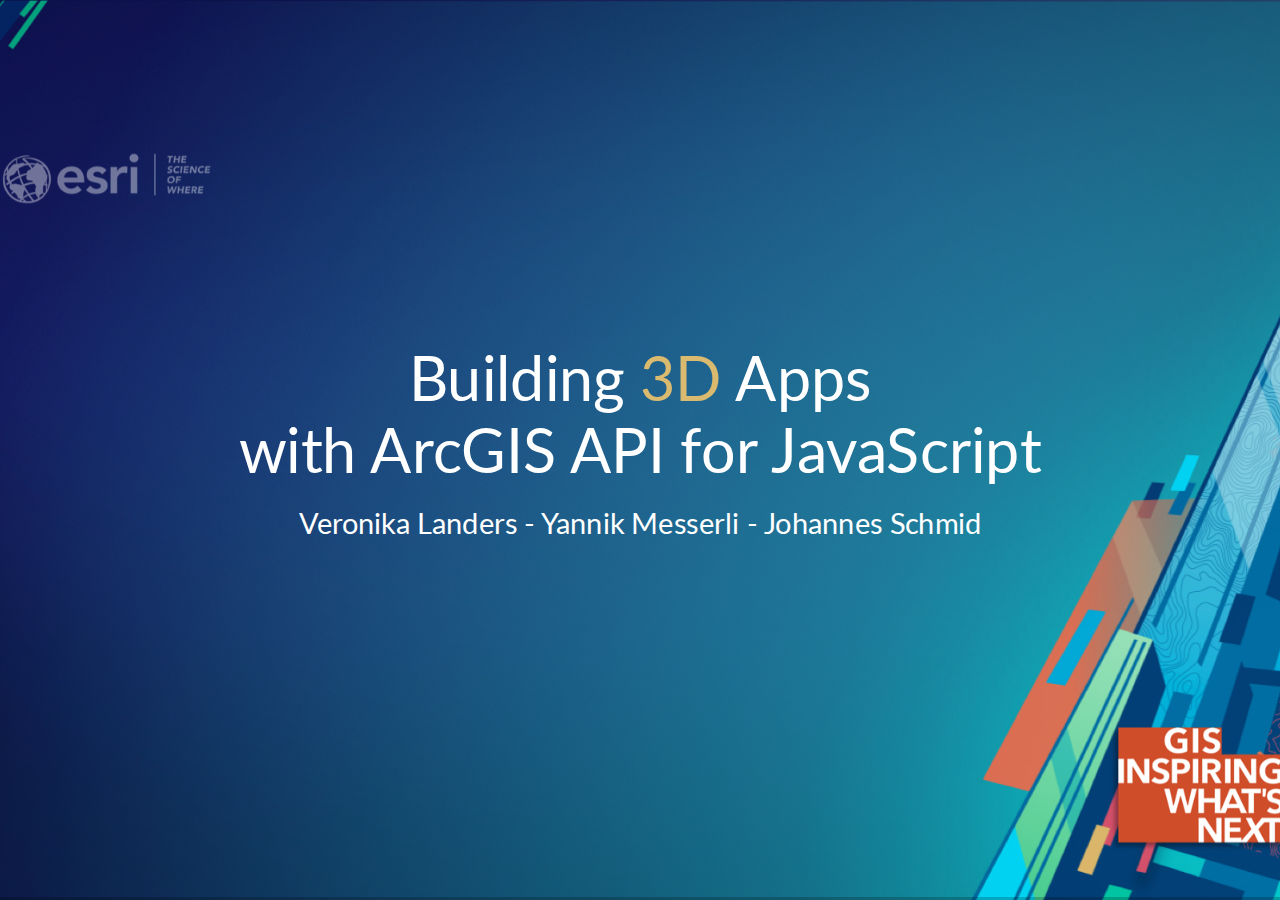
==== building-3d-apps-with-arcgis-js-api/index.html @ 167bf71f "Initial commit" ====
<!doctype html>
<html lang="en">
    <head>
        <meta charset="utf-8">

        <title>Building 3D Apps with ArcGIS API for JavaScript</title>

        <link rel="stylesheet" href="../reveal.js/css/reveal.css">
        <link rel="stylesheet" href="../themes/esri-dev-summit-2018.css" id="theme">

        <!-- Code syntax highlighting -->
        <link rel="stylesheet" href="../reveal.js/lib/css/zenburn.css">

        <!-- Printing and PDF exports -->
        <script>
          var link = document.createElement( 'link' );
          link.rel = 'stylesheet';
          link.type = 'text/css';
          link.href = window.location.search.match( /print-pdf/gi ) ? '../reveal.js/css/print/pdf.css' : '../reveal.js/css/print/paper.css';
          document.getElementsByTagName( 'head' )[0].appendChild( link );
        </script>

        <!--[if lt IE 9]>
        <script src="lib/js/html5shiv.js"></script>
        <![endif]-->
    </head>
    <body>
        <div class="reveal">
            <div class="slides">
                <section data-markdown="./presentation.md"></section>
            </div>
        </div>
        <script src="../reveal.js/lib/js/head.min.js"></script>
        <script src="../reveal.js/js/reveal.js"></script>
        <script>
          // Full list of configuration options available at:
          // https://github.com/hakimel/reveal.js#configuration
          window.Reveal.initialize({
            //controls: true,
            progress: true,
            history: true,
            center: true,
            controls: false,
            width: 1366,
            height: 768,
            pdfMaxPagesPerSlide: 1,
            transition: 'fade', // none/fade/slide/convex/concave/zoom
            // Optional reveal.js plugins
            dependencies: [
              { src: '../reveal.js/lib/js/classList.js', condition: function() { return !document.body.classList; } },
              { src: '../reveal.js/plugin/markdown/marked.js', condition: function() { return !!document.querySelector( '[data-markdown]' ); } },
              { src: '../reveal.js/plugin/markdown/markdown.js', condition: function() { return !!document.querySelector( '[data-markdown]' ); } },
              { src: '../reveal.js/plugin/highlight/highlight.js', async: true, callback: function() { window.hljs.initHighlightingOnLoad(); } },
              { src: '../reveal.js/plugin/zoom-js/zoom.js', async: true },
              { src: '../reveal.js/plugin/notes/notes.js', async: true }
            ]
          });
          window.Reveal.addEventListener('ready', function(event) {
            var playButtons = document.querySelectorAll('[data-play-frame]');
            for (var i = 0; i < playButtons.length; i++) {
              playButtons[i].addEventListener('click', (function(playButton) {

                var frameName = playButton.getAttribute('data-play-frame');
                var frameArguments = playButton.getAttribute('data-play-attributes');
                return function() {
                  window.frames[frameName].contentWindow.postMessage({ play: true, arguments: frameArguments }, '*');
                };
              })(playButtons[i]));
            }
          });
        </script>
    </body>
</html>
---- themes/esri-dev-summit-2018.css ----
/**
 * A simple theme for reveal.js presentations, similar
 * to the default theme. The accent color is darkblue.
 *
 * This theme is Copyright (C) 2012 Owen Versteeg, https://github.com/StereotypicalApps. It is MIT licensed.
 * reveal.js is Copyright (C) 2011-2012 Hakim El Hattab, http://hakim.se
 */
@import url(https://fonts.googleapis.com/css?family=Lato:400,700,400italic,700italic);
/*********************************************
 * GLOBAL STYLES
 *********************************************/
body {
  /* http://colorzilla.com/gradient-editor/#0A1146+15,0A1146+15,4DADB7+100 */
  background: #0A1146;
  /* Old browsers */
  background: -moz-linear-gradient(-45deg, #0A1146 15%, #0A1146 15%, #4DADB7 100%);
  /* FF3.6-15 */
  background: -webkit-linear-gradient(-45deg, #0A1146 15%, #0A1146 15%, #4DADB7 100%);
  /* Chrome10-25,Safari5.1-6 */
  background: linear-gradient(135deg, #0A1146 15%, #0A1146 15%, #4DADB7 100%);
  /* W3C, IE10+, FF16+, Chrome26+, Opera12+, Safari7+ */
  background-color: #fff; }

.reveal {
  font-family: "Lato", sans-serif;
  font-size: 40px;
  font-weight: normal;
  color: #fff; }

::selection {
  color: #fff;
  background: rgba(0, 0, 0, 0.5);
  text-shadow: none; }

::-moz-selection {
  color: #fff;
  background: rgba(0, 0, 0, 0.5);
  text-shadow: none; }

.reveal .slides > section,
.reveal .slides > section > section {
  line-height: 1.3;
  font-weight: inherit; }

/*********************************************
 * HEADERS
 *********************************************/
.reveal h1,
.reveal h2,
.reveal h3,
.reveal h4,
.reveal h5,
.reveal h6 {
  margin: 0 0 20px 0;
  color: #fff;
  font-family: "Lato", sans-serif;
  font-weight: normal;
  line-height: 1.2;
  letter-spacing: normal;
  text-transform: none;
  text-shadow: none;
  word-wrap: break-word; }

.reveal h1 {
  font-size: 3.77em; }

.reveal h2 {
  font-size: 2.11em; }

.reveal h3 {
  font-size: 1.55em; }

.reveal h4 {
  font-size: 1em; }

.reveal h1 {
  text-shadow: none; }

/*********************************************
 * OTHER
 *********************************************/
.reveal p {
  margin: 20px 0;
  line-height: 1.3; }

/* Ensure certain elements are never larger than the slide itself */
.reveal img,
.reveal video,
.reveal iframe {
  max-width: 95%;
  max-height: 95%; }

.reveal strong,
.reveal b {
  font-weight: bold; }

.reveal em {
  font-style: italic; }

.reveal ol,
.reveal dl,
.reveal ul {
  display: inline-block;
  text-align: left;
  margin: 0 0 0 1em; }

.reveal ol {
  list-style-type: decimal; }

.reveal ul {
  list-style-type: disc; }

.reveal ul ul {
  list-style-type: square; }

.reveal ul ul ul {
  list-style-type: circle; }

.reveal ul ul,
.reveal ul ol,
.reveal ol ol,
.reveal ol ul {
  display: block;
  margin-left: 40px; }

.reveal dt {
  font-weight: bold; }

.reveal dd {
  margin-left: 40px; }

.reveal blockquote {
  display: block;
  position: relative;
  width: 70%;
  margin: 20px auto;
  padding: 5px;
  font-style: italic;
  background: rgba(255, 255, 255, 0.05);
  box-shadow: 0px 0px 2px rgba(0, 0, 0, 0.2); }

.reveal blockquote p:first-child,
.reveal blockquote p:last-child {
  display: inline-block; }

.reveal q {
  font-style: italic; }

.reveal pre {
  display: block;
  position: relative;
  width: 90%;
  margin: 20px auto;
  text-align: left;
  font-size: 0.55em;
  font-family: monospace;
  line-height: 1.2em;
  word-wrap: break-word;
  box-shadow: 0px 0px 6px rgba(0, 0, 0, 0.3); }

.reveal code {
  font-family: monospace;
  text-transform: none; }

.reveal pre code {
  display: block;
  padding: 5px;
  overflow: auto;
  max-height: 400px;
  word-wrap: normal; }

.reveal table {
  margin: auto;
  border-collapse: collapse;
  border-spacing: 0; }

.reveal table th {
  font-weight: bold; }

.reveal table th,
.reveal table td {
  text-align: left;
  padding: 0.2em 0.5em 0.2em 0.5em;
  border-bottom: 1px solid; }

.reveal table th[align="center"],
.reveal table td[align="center"] {
  text-align: center; }

.reveal table th[align="right"],
.reveal table td[align="right"] {
  text-align: right; }

.reveal table tbody tr:last-child th,
.reveal table tbody tr:last-child td {
  border-bottom: none; }

.reveal sup {
  vertical-align: super; }

.reveal sub {
  vertical-align: sub; }

.reveal small {
  display: inline-block;
  font-size: 0.6em;
  line-height: 1.2em;
  vertical-align: top; }

.reveal small * {
  vertical-align: top; }

/*********************************************
 * LINKS
 *********************************************/
.reveal a {
  color: #c0e8ff;
  text-decoration: none;
  -webkit-transition: color .15s ease;
  -moz-transition: color .15s ease;
  transition: color .15s ease; }

.reveal a:hover {
  color: white;
  text-shadow: none;
  border: none; }

.reveal .roll span:after {
  color: #fff;
  background: #74ccff; }

/*********************************************
 * IMAGES
 *********************************************/
.reveal section img {
  margin: 15px 0px;
  background: rgba(255, 255, 255, 0.12);
  border: 4px solid #fff;
  box-shadow: 0 0 10px rgba(0, 0, 0, 0.15); }

.reveal section img.plain {
  border: 0;
  background: 0;
  box-shadow: none; }

.reveal a img {
  -webkit-transition: all .15s linear;
  -moz-transition: all .15s linear;
  transition: all .15s linear; }

.reveal a:hover img {
  background: rgba(255, 255, 255, 0.2);
  border-color: #c0e8ff;
  box-shadow: 0 0 20px rgba(0, 0, 0, 0.55); }

/*********************************************
 * NAVIGATION CONTROLS
 *********************************************/
.reveal .controls {
  color: #c0e8ff; }

/*********************************************
 * PROGRESS BAR
 *********************************************/
.reveal .progress {
  background: rgba(0, 0, 0, 0.2);
  color: #c0e8ff; }

.reveal .progress span {
  -webkit-transition: width 800ms cubic-bezier(0.26, 0.86, 0.44, 0.985);
  -moz-transition: width 800ms cubic-bezier(0.26, 0.86, 0.44, 0.985);
  transition: width 800ms cubic-bezier(0.26, 0.86, 0.44, 0.985); }


/*********************************************
 * SNIPPETS
 *********************************************/

.reveal .twos {
  display: flex;
  margin: 20px auto;
  align-items: flex-start;

  max-height: 650px;
}

.reveal .twos pre {
  margin: 0 0 0 auto;
  width: auto;
  box-sizing: border-box;
}

.reveal code {
  margin: 0px 6px 0px 6px;
  padding: 0px 6px 0px 6px;
  border: 1px dashed rgba(255, 255, 255, 0.3);
  font-size: 0.75em;
  line-height: 1;
}

.reveal pre {
  box-shadow: none;
}

.reveal pre code {
  padding: 24px;
  margin: 0;

  font-size: 1.0em;

  padding: 0px 24px 0px 24px;
  overflow: hidden;
  word-wrap: normal;

  max-height: 100%;

  border: 1px solid rgba(255, 255, 255, 0.1);

  background-size: 100px 100px, 100px 100px, 20px 20px, 20px 20px;
  background-position: -1px -1px, -1px -1px, -1px -1px, -1px -1px;

  background-image: -webkit-linear-gradient(rgba(255, 255, 255, 0.05) 1px, transparent 1px),
                    -webkit-linear-gradient(0, rgba(255, 255, 255, 0.05) 1px, transparent 1px),
                    -webkit-linear-gradient(rgba(255, 255, 255, 0.025) 1px, transparent 1px),
                    -webkit-linear-gradient(0, rgba(255, 255, 255, 0.025) 1px, transparent 1px);
}

.reveal .twos > * {
  flex-grow: 0;
  flex-shrink: 0;
  flex-basis: 50%;

  margin: 12px;
}

.reveal .twos .snippet-preview {
  display: flex;
  align-items: stretch;
  align-content: stretch;

  background: url(../images/iphone.png);
  background-size: auto 100%;
  background-repeat: no-repeat;

  width: 33%;

  margin-left: 50px;

  height: 500px;
}

.reveal .snippet-preview iframe {
  padding: 63px 0 63px 20px;
  max-width: 30%;
}

.reveal .snippet {
  position: relative;
  margin-right: 50px;
}

/*.reveal .twos .snippet {
  flex-grow: 1;
}
*/
.reveal .snippet .play-code {
  position: absolute;
  right: 12px;
  top: 12px;
  width: 24px;
  height: 24px;
  cursor: pointer;
}

.reveal .snippet .play-code:hover path {
  fill: #fff;
}

.reveal pre {
  display: table;
  width: auto;
}

.reveal .twos .snippet {
  display: flex;
}

.reveal .twos .snippet pre {
  display: flex;
}

/*********************************************
 * MISC
 *********************************************/

.reveal sup {
    display: inline-block;
    font-size: 0.4em;
    line-height: 1.2em;
    vertical-align: top;
}

 .reveal .several {
  display: flex;
  justify-content:center;
 }

 .reveal .several > * {
  flex-basis: 50%;

  padding: 20px;
 }

 .reveal .several li {
  padding: 5px;
 }

.reveal {
  font-size: 2.0em;
}

.reveal h4 {
  padding-bottom: 20px
}

div.two-columns {
  margin-top: 2em;
  display: flex;
  width: 100%;
  margin: auto;
  margin-top: 3%;
}

html.quality-profile div.two-columns {
  margin-top: 1%;
}

div.right-column {
  display: flex;
  flex-grow: 1;
  text-align: center;
}

div.right-column span {
  margin: auto;
}

div.left-column {
  width: 40%;
  margin-right: 20px;

  position: relative;
  background-color: rgba(0,0,0, 0.0);
}

.reveal iframe {
  overflow:hidden;
  background-color: rgba(0,0,0, 0.3);
  border: none;
  width: 100%;
  max-width: 100%;
  min-height: 500px;
}

.reveal div.code-snippet {
  position: relative;

  width: 100%;
  float: right;

  margin: 0px;
  padding: 0px;
}

.reveal div.code-snippet.small {
  font-size: 0.8em;
}

.reveal div.code-snippet:not(:first-child) {
  margin-top: 10px;
}

.reveal div.code-output {
  background-color: rgba(0,0,0, 0.4);
  position: relative;

  width: 100%;
  float: right;

  margin: 0px;
  padding: 0px;

  min-height: 1.4em;

  overflow: hidden;

  margin-top: 0px;
}

.reveal img.code-image {
  max-height: 116px;
  border: none;
  margin: 0;
  margin-top: 10px;
}

button.play {
  width: 32px;
  height: 32px;

  border: none;
  outline:none;

  position: absolute;
  top: 5px;
  right: 5px;

  cursor: pointer;

  background-color: rgba(0,0,0,0);
  background-image: url("../images/play_64_50.png");
  background-size: 32px;
  background-repeat: no-repeat;

  z-index: 10;
}

button.play:hover {
  background-image: url("../images/play_64.png");
}

.reveal pre {
  margin: 0;
  box-shadow: none;
  max-width: 100%;
  width: 100%;
  padding: 8px;
  box-sizing: border-box;
}

.reveal pre code {
  background-color: rgba(0,0,0,0);
  max-width: 100%;
  color: white;
  font-size: 0.8em;
  padding: 0px;
  line-height: 1.3em;
  max-height: 600px;
  border: 0;
}

.reveal pre {
  background-color: rgba(0,0,0, 0.6);
}

span.hljs-number {
  color: #61e5eb;
}

span.hljs-string {
  color: #e59f9f;
}

.reveal ul.root-ul li {
  padding-top: 6px;
}

.reveal .first-lvl-li {
  padding-top: 15px;
}

.reveal ul code {
  color: white;
  font-weight: 400;
  border: 2px solid rgba(200, 200, 200, 1);
  border-radius: 4px;
  padding-left: 6px;
  padding-right: 6px;

  background-color: rgba(200, 200, 200, 0.2);

  margin-left: 4px;
  margin-right: 4px;
  line-height: 60px;
}

.reveal table td {
  border: 0;
  font-size: 0.8em;
  padding: 0.1em 0.5em 0.1em 0.5em;
}

.reveal ul li {
  line-height: 1.7em;
}

.reveal table.symbology th {
  text-align: center;
}

.reveal table.symbology td {
  vertical-align: middle;
}

.reveal .image-title {
  position: absolute;
  width: 286px;
  text-align: center;
  font-size: 0.6em;
  margin: 30px 12px 0px 12px;
  padding: 0.2em 0.5em 0.2em 0.5em;
  border-radius: 0.1em;
  background-color: rgba(0, 0, 0, 0.5);
  box-sizing: border-box;
}

.reveal .twos {
  display: flex;
  margin: 20px auto;
  align-items: stretch;
}

.reveal .twos pre {
  margin: 0;
  width: auto;
  box-sizing: border-box;
}

.reveal .twos code {

}

.reveal .twos pre {
    margin: 0px 6px 0px 6px;
  padding: 0px 6px 0px 6px;
  border: 1px dashed rgba(255, 255, 255, 0.3);
}
.reveal .twos pre code {
  margin: 0;
}

.reveal pre {
  max-width: default;
  width: default;
  margin: 0 auto;
  margin-top: 1em;
  margin-bottom: 1em;
}

.reveal .twos > * {
  flex-grow: 1;
  margin: 12px;
}

.reveal .two-columns pre {
  margin-top: 0;
  max-width: 100%;
  width: 100%;
}

.reveal .twos {
  display: flex;
  margin: 20px auto;
  align-items: stretch;
}

.reveal .twos pre {
  margin: 0;
  width: auto;
  box-sizing: border-box;
}

.reveal .twos .snippet-preview {
  display: flex;
  align-items: stretch;
  align-content: stretch;
}

.reveal .snippet-preview iframe {
  border: 1px solid rgba(255, 255, 255, 0.1);
  margin: 51px 13px 72px 11px;
  padding: 0px;

  background-color: rgba(0, 0, 0, 0.3);

  background-size: 100px 100px, 100px 100px, 20px 20px, 20px 20px;
  background-position: -1px -1px, -1px -1px, -1px -1px, -1px -1px;

  background-image: -webkit-linear-gradient(rgba(255, 255, 255, 0.05) 1px, transparent 1px),
  -webkit-linear-gradient(0, rgba(255, 255, 255, 0.05) 1px, transparent 1px),
  -webkit-linear-gradient(rgba(255, 255, 255, 0.025) 1px, transparent 1px),
  -webkit-linear-gradient(0, rgba(255, 255, 255, 0.025) 1px, transparent 1px);

  width: 100%;
  max-width: 33%;  
  min-height: 389px;
}

.reveal .snippet {
  position: relative;
}

.reveal .twos .snippet {
  flex-grow: 0;
}

.reveal .snippet .play-code {
  position: absolute;
  right: 12px;
  top: 12px;
  width: 24px;
  height: 24px;
  cursor: pointer;
}

.reveal .snippet .play-code:hover path {
  fill: #fff;
}

.reveal .twos .snippet {
  display: flex;
}

.reveal .twos .snippet pre {
  display: flex;
}

.reveal .twos pre {
  display: table;
  width: auto;
}

.reveal .twos pre code {
  /* padding: 0px; */
}

.reveal .footer {
  position: absolute;
  bottom: 6px;
  left: 6px;
  font-size: 0.4em;
  z-index: 99;
}


.reveal pre code.grey, .reveal pre code.grey .hljs, .reveal pre code.grey span, .grey .hljs-addition, .grey .hljs-comment, .grey .hljs-quote, .grey .hljs-meta {
  color: rgba(255,255,255,0.4);
}

.reveal li > p {
  margin: 0;
}

#frame-performance-view {
  width: 300%;
  max-width: 300%;
  min-height: 1200px;

     margin-top: -53%;
    margin-left: -32%;
    margin-right: 32%;
    margin-bottom: 70%;
}
---- reveal.js/lib/css/zenburn.css ----
/*

Zenburn style from voldmar.ru (c) Vladimir Epifanov <voldmar@voldmar.ru>
based on dark.css by Ivan Sagalaev

*/

.hljs {
  display: block;
  overflow-x: auto;
  padding: 0.5em;
  background: #3f3f3f;
  color: #dcdcdc;
}

.hljs-keyword,
.hljs-selector-tag,
.hljs-tag {
  color: #e3ceab;
}

.hljs-template-tag {
  color: #dcdcdc;
}

.hljs-number {
  color: #8cd0d3;
}

.hljs-variable,
.hljs-template-variable,
.hljs-attribute {
  color: #efdcbc;
}

.hljs-literal {
  color: #efefaf;
}

.hljs-subst {
  color: #8f8f8f;
}

.hljs-title,
.hljs-name,
.hljs-selector-id,
.hljs-selector-class,
.hljs-section,
.hljs-type {
  color: #efef8f;
}

.hljs-symbol,
.hljs-bullet,
.hljs-link {
  color: #dca3a3;
}

.hljs-deletion,
.hljs-string,
.hljs-built_in,
.hljs-builtin-name {
  color: #cc9393;
}

.hljs-addition,
.hljs-comment,
.hljs-quote,
.hljs-meta {
  color: #7f9f7f;
}


.hljs-emphasis {
  font-style: italic;
}

.hljs-strong {
  font-weight: bold;
}
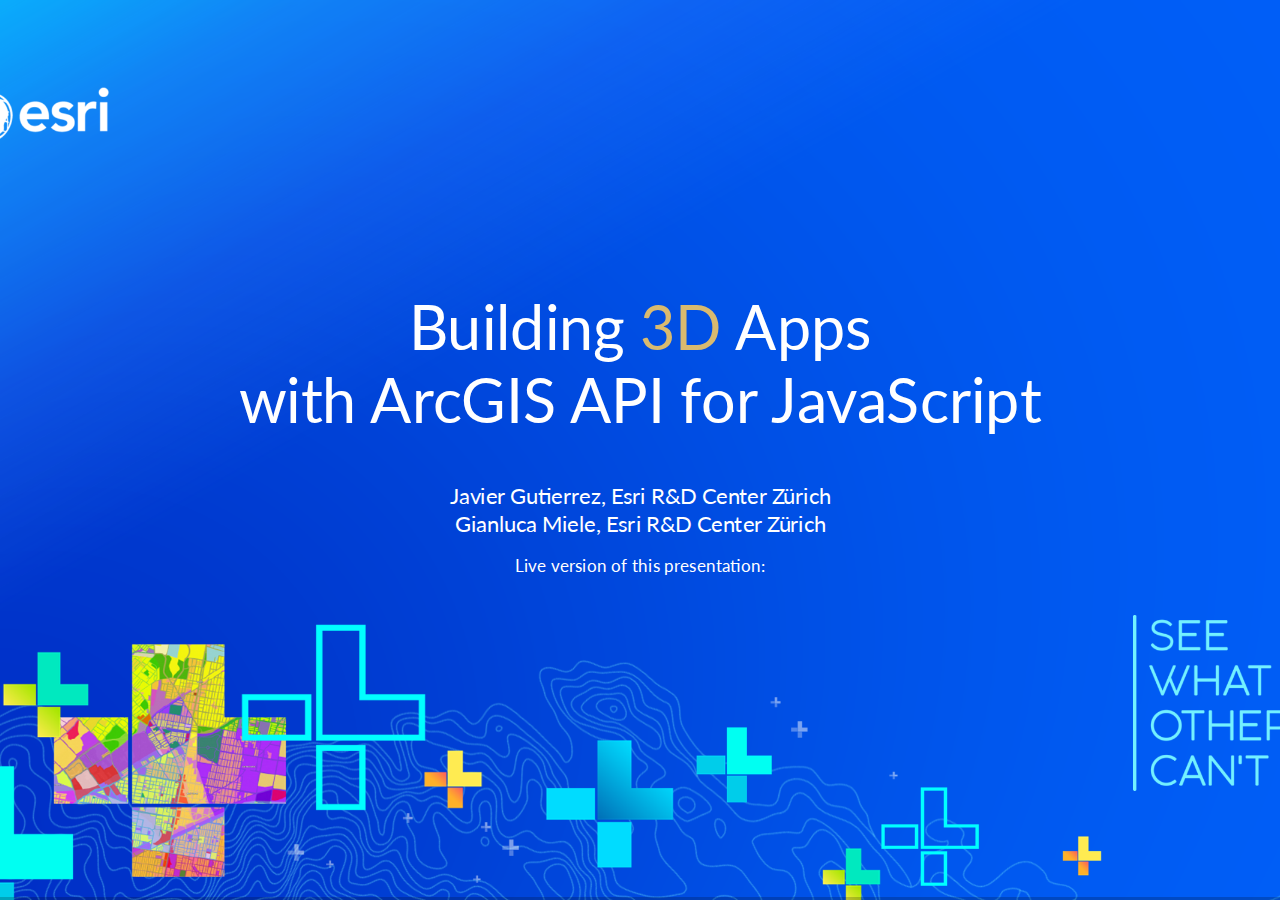
==== commit e7ce626a: "update - 1" ====
--- a/building-3d-apps-with-arcgis-js-api/index.html
+++ b/building-3d-apps-with-arcgis-js-api/index.html
@@ -6,7 +6,7 @@
         <title>Building 3D Apps with ArcGIS API for JavaScript</title>
 
         <link rel="stylesheet" href="../reveal.js/css/reveal.css">
-        <link rel="stylesheet" href="../themes/esri-dev-summit-2018.css" id="theme">
+        <link rel="stylesheet" href="../themes/esri-dev-summit-2019.css" id="theme">
 
         <!-- Code syntax highlighting -->
         <link rel="stylesheet" href="../reveal.js/lib/css/zenburn.css">
--- a/themes/esri-dev-summit-2019.css
+++ b/themes/esri-dev-summit-2019.css
@@ -0,0 +1,763 @@
+/**
+ * A simple theme for reveal.js presentations, similar
+ * to the default theme. The accent color is darkblue.
+ *
+ * This theme is Copyright (C) 2012 Owen Versteeg, https://github.com/StereotypicalApps. It is MIT licensed.
+ * reveal.js is Copyright (C) 2011-2012 Hakim El Hattab, http://hakim.se
+ */
+@import url(https://fonts.googleapis.com/css?family=Lato:400,700,400italic,700italic);
+/*********************************************
+ * GLOBAL STYLES
+ *********************************************/
+body {
+  /* http://colorzilla.com/gradient-editor/#0A1146+15,0A1146+15,4DADB7+100 */
+  background: #0A1146;
+  /* Old browsers */
+  background: -moz-linear-gradient(-45deg, #0A1146 15%, #0A1146 15%, #4DADB7 100%);
+  /* FF3.6-15 */
+  background: -webkit-linear-gradient(-45deg, #0A1146 15%, #0A1146 15%, #4DADB7 100%);
+  /* Chrome10-25,Safari5.1-6 */
+  background: linear-gradient(135deg, #0A1146 15%, #0A1146 15%, #4DADB7 100%);
+  /* W3C, IE10+, FF16+, Chrome26+, Opera12+, Safari7+ */
+  background-color: #fff; }
+
+.reveal {
+  font-family: "Lato", sans-serif;
+  font-size: 40px;
+  font-weight: normal;
+  color: #fff; }
+
+::selection {
+  color: #fff;
+  background: rgba(0, 0, 0, 0.5);
+  text-shadow: none; }
+
+::-moz-selection {
+  color: #fff;
+  background: rgba(0, 0, 0, 0.5);
+  text-shadow: none; }
+
+.reveal .slides > section,
+.reveal .slides > section > section {
+  line-height: 1.3;
+  font-weight: inherit; }
+
+/*********************************************
+ * HEADERS
+ *********************************************/
+.reveal h1,
+.reveal h2,
+.reveal h3,
+.reveal h4,
+.reveal h5,
+.reveal h6 {
+  margin: 0 0 20px 0;
+  color: #fff;
+  font-family: "Lato", sans-serif;
+  font-weight: normal;
+  line-height: 1.2;
+  letter-spacing: normal;
+  text-transform: none;
+  text-shadow: none;
+  word-wrap: break-word; }
+
+.reveal h1 {
+  font-size: 3.77em; }
+
+.reveal h2 {
+  font-size: 2.11em; }
+
+.reveal h3 {
+  font-size: 1.55em; }
+
+.reveal h4 {
+  font-size: 1em; }
+
+.reveal h1 {
+  text-shadow: none; }
+
+/*********************************************
+ * OTHER
+ *********************************************/
+.reveal p {
+  margin: 20px 0;
+  line-height: 1.3; }
+
+/* Ensure certain elements are never larger than the slide itself */
+.reveal img,
+.reveal video,
+.reveal iframe {
+  max-width: 95%;
+  max-height: 95%; }
+
+.reveal strong,
+.reveal b {
+  font-weight: bold; }
+
+.reveal em {
+  font-style: italic; }
+
+.reveal ol,
+.reveal dl,
+.reveal ul {
+  display: inline-block;
+  text-align: left;
+  margin: 0 0 0 1em; }
+
+.reveal ol {
+  list-style-type: decimal; }
+
+.reveal ul {
+  list-style-type: disc; }
+
+.reveal ul ul {
+  list-style-type: square; }
+
+.reveal ul ul ul {
+  list-style-type: circle; }
+
+.reveal ul ul,
+.reveal ul ol,
+.reveal ol ol,
+.reveal ol ul {
+  display: block;
+  margin-left: 40px; }
+
+.reveal dt {
+  font-weight: bold; }
+
+.reveal dd {
+  margin-left: 40px; }
+
+.reveal blockquote {
+  display: block;
+  position: relative;
+  width: 70%;
+  margin: 20px auto;
+  padding: 5px;
+  font-style: italic;
+  background: rgba(255, 255, 255, 0.05);
+  box-shadow: 0px 0px 2px rgba(0, 0, 0, 0.2); }
+
+.reveal blockquote p:first-child,
+.reveal blockquote p:last-child {
+  display: inline-block; }
+
+.reveal q {
+  font-style: italic; }
+
+.reveal pre {
+  display: block;
+  position: relative;
+  width: 90%;
+  margin: 20px auto;
+  text-align: left;
+  font-size: 0.55em;
+  font-family: monospace;
+  line-height: 1.2em;
+  word-wrap: break-word;
+  box-shadow: 0px 0px 6px rgba(0, 0, 0, 0.3); }
+
+.reveal code {
+  font-family: monospace;
+  text-transform: none; }
+
+.reveal pre code {
+  display: block;
+  padding: 5px;
+  overflow: auto;
+  max-height: 400px;
+  word-wrap: normal; }
+
+.reveal table {
+  margin: auto;
+  border-collapse: collapse;
+  border-spacing: 0; }
+
+.reveal table th {
+  font-weight: bold; }
+
+.reveal table th,
+.reveal table td {
+  text-align: left;
+  padding: 0.2em 0.5em 0.2em 0.5em;
+  border-bottom: 1px solid; }
+
+.reveal table th[align="center"],
+.reveal table td[align="center"] {
+  text-align: center; }
+
+.reveal table th[align="right"],
+.reveal table td[align="right"] {
+  text-align: right; }
+
+.reveal table tbody tr:last-child th,
+.reveal table tbody tr:last-child td {
+  border-bottom: none; }
+
+.reveal sup {
+  vertical-align: super; }
+
+.reveal sub {
+  vertical-align: sub; }
+
+.reveal small {
+  display: inline-block;
+  font-size: 0.6em;
+  line-height: 1.2em;
+  vertical-align: top; }
+
+.reveal small * {
+  vertical-align: top; }
+
+/*********************************************
+ * LINKS
+ *********************************************/
+.reveal a {
+  color: #c0e8ff;
+  text-decoration: none;
+  -webkit-transition: color .15s ease;
+  -moz-transition: color .15s ease;
+  transition: color .15s ease; }
+
+.reveal a:hover {
+  color: white;
+  text-shadow: none;
+  border: none; }
+
+.reveal .roll span:after {
+  color: #fff;
+  background: #74ccff; }
+
+/*********************************************
+ * IMAGES
+ *********************************************/
+.reveal section img {
+  margin: 15px 0px;
+  background: rgba(255, 255, 255, 0.12);
+  border: 4px solid #fff;
+  box-shadow: 0 0 10px rgba(0, 0, 0, 0.15); }
+
+.reveal section img.plain {
+  border: 0;
+  background: 0;
+  box-shadow: none; }
+
+.reveal a img {
+  -webkit-transition: all .15s linear;
+  -moz-transition: all .15s linear;
+  transition: all .15s linear; }
+
+.reveal a:hover img {
+  background: rgba(255, 255, 255, 0.2);
+  border-color: #c0e8ff;
+  box-shadow: 0 0 20px rgba(0, 0, 0, 0.55); }
+
+/*********************************************
+ * NAVIGATION CONTROLS
+ *********************************************/
+.reveal .controls {
+  color: #c0e8ff; }
+
+/*********************************************
+ * PROGRESS BAR
+ *********************************************/
+.reveal .progress {
+  background: rgba(0, 0, 0, 0.2);
+  color: #c0e8ff; }
+
+.reveal .progress span {
+  -webkit-transition: width 800ms cubic-bezier(0.26, 0.86, 0.44, 0.985);
+  -moz-transition: width 800ms cubic-bezier(0.26, 0.86, 0.44, 0.985);
+  transition: width 800ms cubic-bezier(0.26, 0.86, 0.44, 0.985); }
+
+
+/*********************************************
+ * SNIPPETS
+ *********************************************/
+
+.reveal .twos {
+  display: flex;
+  margin: 20px auto;
+  align-items: flex-start;
+
+  max-height: 650px;
+}
+
+.reveal .twos pre {
+  margin: 0 0 0 auto;
+  width: auto;
+  box-sizing: border-box;
+}
+
+.reveal code {
+  margin: 0px 6px 0px 6px;
+  padding: 0px 6px 0px 6px;
+  border: 1px dashed rgba(255, 255, 255, 0.3);
+  font-size: 0.75em;
+  line-height: 1;
+}
+
+.reveal pre {
+  box-shadow: none;
+}
+
+.reveal pre code {
+  padding: 24px;
+  margin: 0;
+
+  font-size: 1.0em;
+
+  padding: 0px 24px 0px 24px;
+  overflow: hidden;
+  word-wrap: normal;
+
+  max-height: 100%;
+
+  border: 1px solid rgba(255, 255, 255, 0.1);
+
+  background-size: 100px 100px, 100px 100px, 20px 20px, 20px 20px;
+  background-position: -1px -1px, -1px -1px, -1px -1px, -1px -1px;
+
+  background-image: -webkit-linear-gradient(rgba(255, 255, 255, 0.05) 1px, transparent 1px),
+                    -webkit-linear-gradient(0, rgba(255, 255, 255, 0.05) 1px, transparent 1px),
+                    -webkit-linear-gradient(rgba(255, 255, 255, 0.025) 1px, transparent 1px),
+                    -webkit-linear-gradient(0, rgba(255, 255, 255, 0.025) 1px, transparent 1px);
+}
+
+.reveal .twos > * {
+  flex-grow: 0;
+  flex-shrink: 0;
+  flex-basis: 50%;
+
+  margin: 12px;
+}
+
+.reveal .twos .snippet-preview {
+  display: flex;
+  align-items: stretch;
+  align-content: stretch;
+
+  background: url(../images/iphone.png);
+  background-size: auto 100%;
+  background-repeat: no-repeat;
+
+  width: 33%;
+
+  margin-left: 50px;
+
+  height: 500px;
+}
+
+.reveal .snippet-preview iframe {
+  padding: 63px 0 63px 20px;
+  max-width: 30%;
+}
+
+.reveal .snippet {
+  position: relative;
+  margin-right: 50px;
+}
+
+/*.reveal .twos .snippet {
+  flex-grow: 1;
+}
+*/
+.reveal .snippet .play-code {
+  position: absolute;
+  right: 12px;
+  top: 12px;
+  width: 24px;
+  height: 24px;
+  cursor: pointer;
+}
+
+.reveal .snippet .play-code:hover path {
+  fill: #fff;
+}
+
+.reveal pre {
+  display: table;
+  width: auto;
+}
+
+.reveal .twos .snippet {
+  display: flex;
+}
+
+.reveal .twos .snippet pre {
+  display: flex;
+}
+
+/*********************************************
+ * MISC
+ *********************************************/
+
+.reveal sup {
+    display: inline-block;
+    font-size: 0.4em;
+    line-height: 1.2em;
+    vertical-align: top;
+}
+
+ .reveal .several {
+  display: flex;
+  justify-content:center;
+ }
+
+ .reveal .several > * {
+  flex-basis: 50%;
+
+  padding: 20px;
+ }
+
+ .reveal .several li {
+  padding: 5px;
+ }
+
+.reveal {
+  font-size: 2.0em;
+}
+
+.reveal h4 {
+  padding-bottom: 20px
+}
+
+div.two-columns {
+  margin-top: 2em;
+  display: flex;
+  width: 100%;
+  margin: auto;
+  margin-top: 3%;
+}
+
+html.quality-profile div.two-columns {
+  margin-top: 1%;
+}
+
+div.right-column {
+  display: flex;
+  flex-grow: 1;
+  text-align: center;
+}
+
+div.right-column span {
+  margin: auto;
+}
+
+div.left-column {
+  width: 40%;
+  margin-right: 20px;
+
+  position: relative;
+  background-color: rgba(0,0,0, 0.0);
+}
+
+.reveal iframe {
+  overflow:hidden;
+  background-color: rgba(0,0,0, 0.3);
+  border: none;
+  width: 100%;
+  max-width: 100%;
+  min-height: 500px;
+}
+
+.reveal div.code-snippet {
+  position: relative;
+
+  width: 100%;
+  float: right;
+
+  margin: 0px;
+  padding: 0px;
+}
+
+.reveal div.code-snippet.small {
+  font-size: 0.8em;
+}
+
+.reveal div.code-snippet:not(:first-child) {
+  margin-top: 10px;
+}
+
+.reveal div.code-output {
+  background-color: rgba(0,0,0, 0.4);
+  position: relative;
+
+  width: 100%;
+  float: right;
+
+  margin: 0px;
+  padding: 0px;
+
+  min-height: 1.4em;
+
+  overflow: hidden;
+
+  margin-top: 0px;
+}
+
+.reveal img.code-image {
+  max-height: 116px;
+  border: none;
+  margin: 0;
+  margin-top: 10px;
+}
+
+button.play {
+  width: 32px;
+  height: 32px;
+
+  border: none;
+  outline:none;
+
+  position: absolute;
+  top: 5px;
+  right: 5px;
+
+  cursor: pointer;
+
+  background-color: rgba(0,0,0,0);
+  background-image: url("../images/play_64_50.png");
+  background-size: 32px;
+  background-repeat: no-repeat;
+
+  z-index: 10;
+}
+
+button.play:hover {
+  background-image: url("../images/play_64.png");
+}
+
+.reveal pre {
+  margin: 0;
+  box-shadow: none;
+  max-width: 100%;
+  width: 100%;
+  padding: 8px;
+  box-sizing: border-box;
+}
+
+.reveal pre code {
+  background-color: rgba(0,0,0,0);
+  max-width: 100%;
+  color: white;
+  font-size: 0.8em;
+  padding: 0px;
+  line-height: 1.3em;
+  max-height: 600px;
+  border: 0;
+}
+
+.reveal pre {
+  background-color: rgba(0,0,0, 0.6);
+}
+
+span.hljs-number {
+  color: #61e5eb;
+}
+
+span.hljs-string {
+  color: #e59f9f;
+}
+
+.reveal ul.root-ul li {
+  padding-top: 6px;
+}
+
+.reveal .first-lvl-li {
+  padding-top: 15px;
+}
+
+.reveal ul code {
+  color: white;
+  font-weight: 400;
+  border: 2px solid rgba(200, 200, 200, 1);
+  border-radius: 4px;
+  padding-left: 6px;
+  padding-right: 6px;
+
+  background-color: rgba(200, 200, 200, 0.2);
+
+  margin-left: 4px;
+  margin-right: 4px;
+  line-height: 60px;
+}
+
+.reveal table td {
+  border: 0;
+  font-size: 0.8em;
+  padding: 0.1em 0.5em 0.1em 0.5em;
+}
+
+.reveal ul li {
+  line-height: 1.7em;
+}
+
+.reveal table.symbology th {
+  text-align: center;
+}
+
+.reveal table.symbology td {
+  vertical-align: middle;
+}
+
+.reveal .image-title {
+  position: absolute;
+  width: 286px;
+  text-align: center;
+  font-size: 0.6em;
+  margin: 30px 12px 0px 12px;
+  padding: 0.2em 0.5em 0.2em 0.5em;
+  border-radius: 0.1em;
+  background-color: rgba(0, 0, 0, 0.5);
+  box-sizing: border-box;
+}
+
+.reveal .twos {
+  display: flex;
+  margin: 20px auto;
+  align-items: stretch;
+}
+
+.reveal .twos pre {
+  margin: 0;
+  width: auto;
+  box-sizing: border-box;
+}
+
+.reveal .twos code {
+
+}
+
+.reveal .twos pre {
+    margin: 0px 6px 0px 6px;
+  padding: 0px 6px 0px 6px;
+  border: 1px dashed rgba(255, 255, 255, 0.3);
+}
+.reveal .twos pre code {
+  margin: 0;
+}
+
+.reveal pre {
+  max-width: default;
+  width: default;
+  margin: 0 auto;
+  margin-top: 1em;
+  margin-bottom: 1em;
+}
+
+.reveal .twos > * {
+  flex-grow: 1;
+  margin: 12px;
+}
+
+.reveal .two-columns pre {
+  margin-top: 0;
+  max-width: 100%;
+  width: 100%;
+}
+
+.reveal .twos {
+  display: flex;
+  margin: 20px auto;
+  align-items: stretch;
+}
+
+.reveal .twos pre {
+  margin: 0;
+  width: auto;
+  box-sizing: border-box;
+}
+
+.reveal .twos .snippet-preview {
+  display: flex;
+  align-items: stretch;
+  align-content: stretch;
+}
+
+.reveal .snippet-preview iframe {
+  border: 1px solid rgba(255, 255, 255, 0.1);
+  margin: 51px 13px 72px 11px;
+  padding: 0px;
+
+  background-color: rgba(0, 0, 0, 0.3);
+
+  background-size: 100px 100px, 100px 100px, 20px 20px, 20px 20px;
+  background-position: -1px -1px, -1px -1px, -1px -1px, -1px -1px;
+
+  background-image: -webkit-linear-gradient(rgba(255, 255, 255, 0.05) 1px, transparent 1px),
+  -webkit-linear-gradient(0, rgba(255, 255, 255, 0.05) 1px, transparent 1px),
+  -webkit-linear-gradient(rgba(255, 255, 255, 0.025) 1px, transparent 1px),
+  -webkit-linear-gradient(0, rgba(255, 255, 255, 0.025) 1px, transparent 1px);
+
+  width: 100%;
+  max-width: 33%;  
+  min-height: 389px;
+}
+
+.reveal .snippet {
+  position: relative;
+}
+
+.reveal .twos .snippet {
+  flex-grow: 0;
+}
+
+.reveal .snippet .play-code {
+  position: absolute;
+  right: 12px;
+  top: 12px;
+  width: 24px;
+  height: 24px;
+  cursor: pointer;
+}
+
+.reveal .snippet .play-code:hover path {
+  fill: #fff;
+}
+
+.reveal .twos .snippet {
+  display: flex;
+}
+
+.reveal .twos .snippet pre {
+  display: flex;
+}
+
+.reveal .twos pre {
+  display: table;
+  width: auto;
+}
+
+.reveal .twos pre code {
+  /* padding: 0px; */
+}
+
+.reveal .footer {
+  position: absolute;
+  bottom: 6px;
+  left: 6px;
+  font-size: 0.4em;
+  z-index: 99;
+}
+
+
+.reveal pre code.grey, .reveal pre code.grey .hljs, .reveal pre code.grey span, .grey .hljs-addition, .grey .hljs-comment, .grey .hljs-quote, .grey .hljs-meta {
+  color: rgba(255,255,255,0.4);
+}
+
+.reveal li > p {
+  margin: 0;
+}
+
+#frame-performance-view {
+  width: 300%;
+  max-width: 300%;
+  min-height: 1200px;
+
+     margin-top: -53%;
+    margin-left: -32%;
+    margin-right: 32%;
+    margin-bottom: 70%;
+}
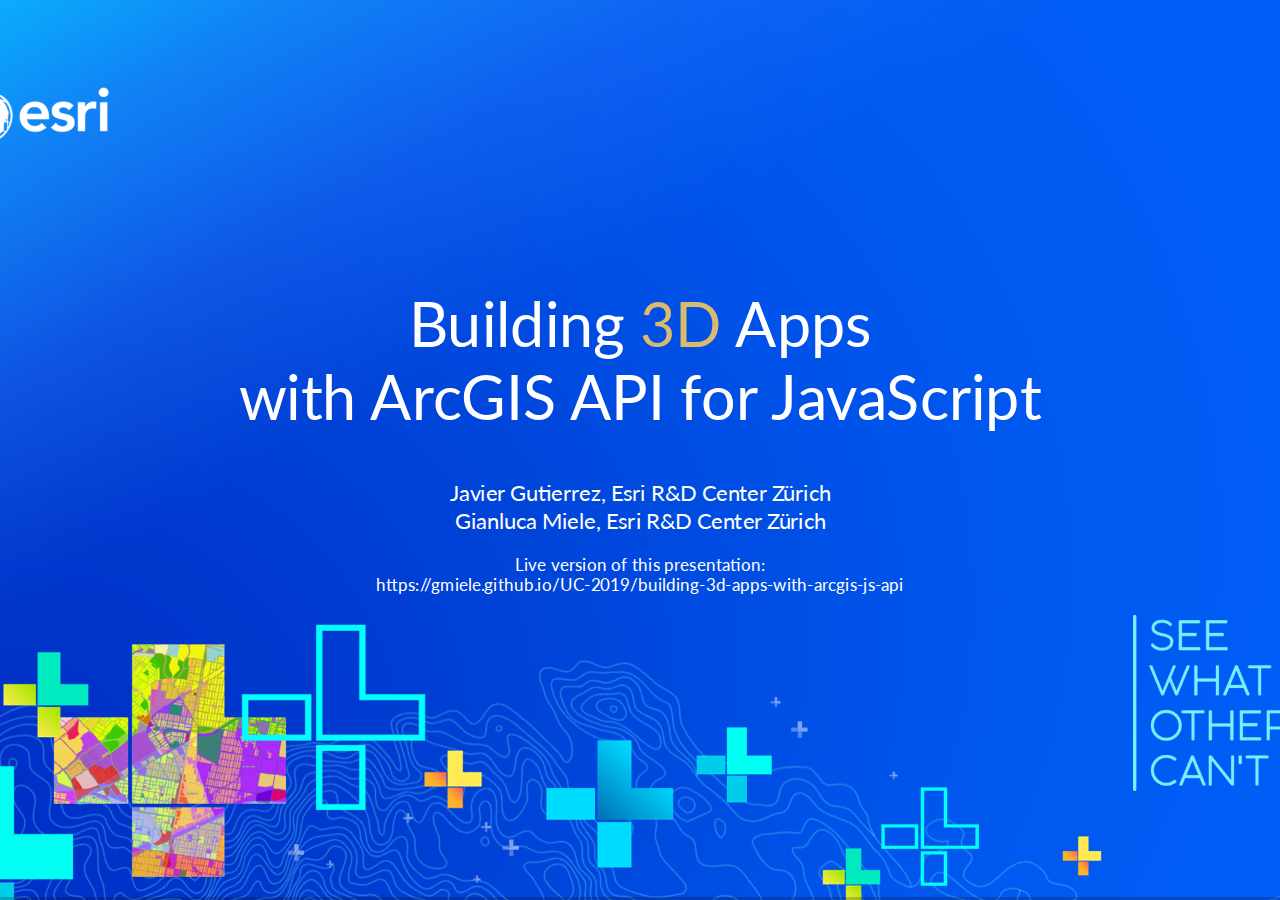
==== commit 32ad3aab: "version 1 of first part, cleanded up closing" ====
--- a/building-3d-apps-with-arcgis-js-api/index.html
+++ b/building-3d-apps-with-arcgis-js-api/index.html
@@ -27,7 +27,7 @@
     <body>
         <div class="reveal">
             <div class="slides">
-                <section data-markdown="./presentation.md"></section>
+                <section data-background="../images/bg-2.png" data-markdown="./presentation.md"></section>
             </div>
         </div>
         <script src="../reveal.js/lib/js/head.min.js"></script>
@@ -36,7 +36,6 @@
           // Full list of configuration options available at:
           // https://github.com/hakimel/reveal.js#configuration
           window.Reveal.initialize({
-            //controls: true,
             progress: true,
             history: true,
             center: true,
--- a/themes/esri-dev-summit-2019.css
+++ b/themes/esri-dev-summit-2019.css
@@ -10,16 +10,13 @@
  * GLOBAL STYLES
  *********************************************/
 body {
-  /* http://colorzilla.com/gradient-editor/#0A1146+15,0A1146+15,4DADB7+100 */
-  background: #0A1146;
-  /* Old browsers */
-  background: -moz-linear-gradient(-45deg, #0A1146 15%, #0A1146 15%, #4DADB7 100%);
-  /* FF3.6-15 */
-  background: -webkit-linear-gradient(-45deg, #0A1146 15%, #0A1146 15%, #4DADB7 100%);
-  /* Chrome10-25,Safari5.1-6 */
-  background: linear-gradient(135deg, #0A1146 15%, #0A1146 15%, #4DADB7 100%);
-  /* W3C, IE10+, FF16+, Chrome26+, Opera12+, Safari7+ */
-  background-color: #fff; }
+/* Permalink - use to edit and share this gradient: https://colorzilla.com/gradient-editor/#1c337b+0,0e53c1+33 */
+background: #1c337b; /* Old browsers */
+background: -moz-linear-gradient(45deg,  #1c337b 0%, #0e53c1 33%); /* FF3.6-15 */
+background: -webkit-linear-gradient(45deg,  #1c337b 0%,#0e53c1 33%); /* Chrome10-25,Safari5.1-6 */
+background: linear-gradient(45deg,  #1c337b 0%,#0e53c1 33%); /* W3C, IE10+, FF16+, Chrome26+, Opera12+, Safari7+ */
+  
+}
 
 .reveal {
   font-family: "Lato", sans-serif;
